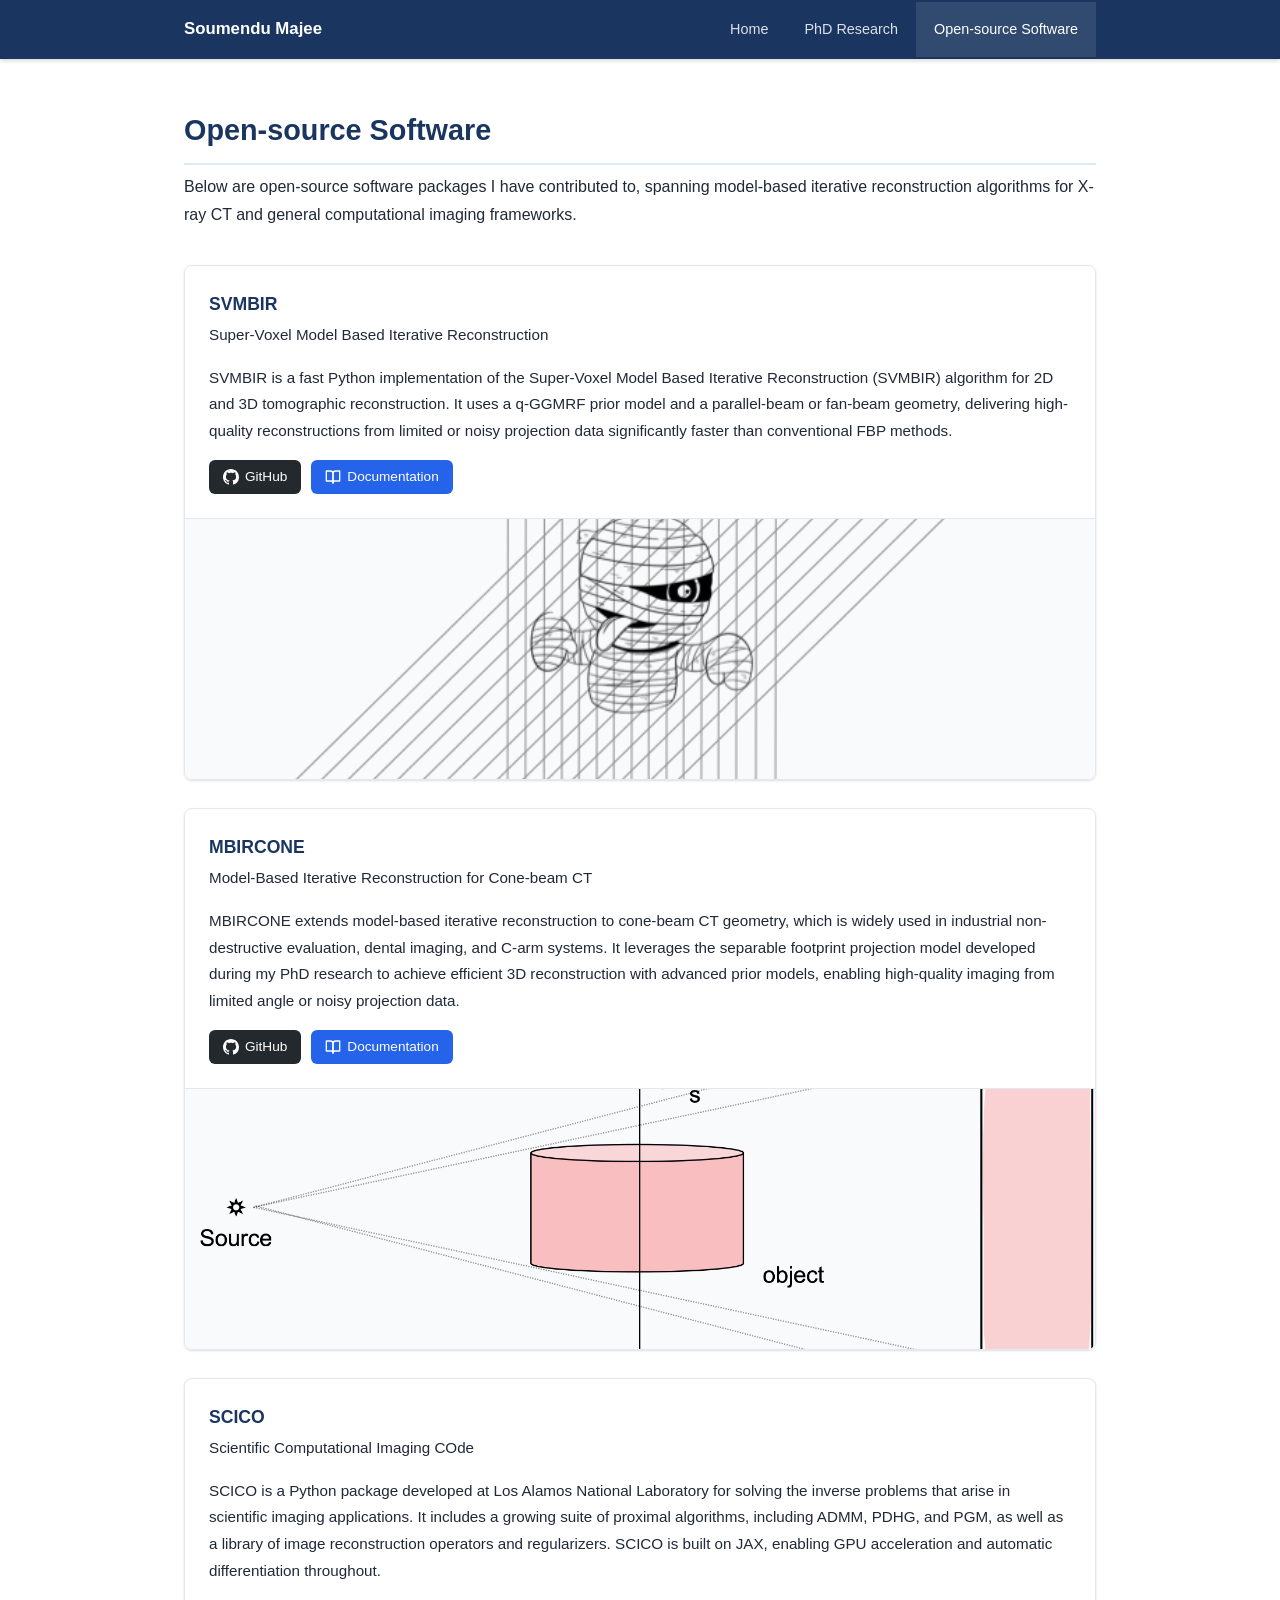
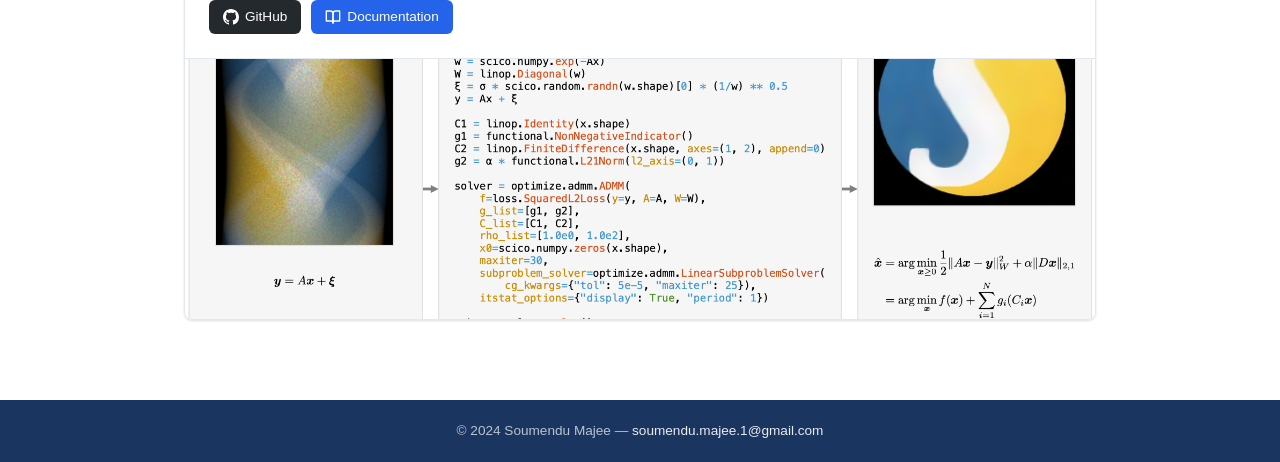
==== open-source.html @ 9142f62b "init commit" ====
<!DOCTYPE html>
<html lang="en">
<head>
  <meta charset="UTF-8">
  <meta name="viewport" content="width=device-width, initial-scale=1.0">
  <title>Open-source Software &mdash; Soumendu Majee</title>
  <link rel="stylesheet" href="styles.css">
</head>
<body>

<nav>
  <div class="nav-inner">
    <span class="nav-brand">Soumendu Majee</span>
    <ul class="nav-links">
      <li><a href="index.html">Home</a></li>
      <li><a href="phd-research.html">PhD Research</a></li>
      <li><a href="open-source.html" class="active">Open-source Software</a></li>
    </ul>
  </div>
</nav>

<div class="page-content">

  <h1 class="section-title" style="font-size:1.8rem; margin-bottom: 8px;">Open-source Software</h1>

  <p class="research-intro">
    Below are open-source software packages I have contributed to, spanning model-based iterative reconstruction algorithms for X-ray CT and general computational imaging frameworks.
  </p>

  <div class="software-cards">

    <!-- SVMBIR -->
    <div class="software-card">
      <div class="software-card-inner">
        <h3>SVMBIR</h3>
        <p class="software-card-subtitle">Super-Voxel Model Based Iterative Reconstruction</p>
        <p>
          SVMBIR is a fast Python implementation of the Super-Voxel Model Based Iterative Reconstruction (SVMBIR) algorithm for 2D and 3D tomographic reconstruction. It uses a q-GGMRF prior model and a parallel-beam or fan-beam geometry, delivering high-quality reconstructions from limited or noisy projection data significantly faster than conventional FBP methods.
        </p>
        <div class="sw-links">
          <a href="https://github.com/cabouman/svmbir" target="_blank" class="sw-link sw-link-github">
            <svg width="16" height="16" viewBox="0 0 24 24" fill="currentColor"><path d="M12 0C5.37 0 0 5.37 0 12c0 5.31 3.435 9.795 8.205 11.385.6.105.825-.255.825-.57 0-.285-.015-1.23-.015-2.235-3.015.555-3.795-.735-4.035-1.41-.135-.345-.72-1.41-1.23-1.695-.42-.225-1.02-.78-.015-.795.945-.015 1.62.87 1.845 1.23 1.08 1.815 2.805 1.305 3.495.99.105-.78.42-1.305.765-1.605-2.67-.3-5.46-1.335-5.46-5.925 0-1.305.465-2.385 1.23-3.225-.12-.3-.54-1.53.12-3.18 0 0 1.005-.315 3.3 1.23.96-.27 1.98-.405 3-.405s2.04.135 3 .405c2.295-1.56 3.3-1.23 3.3-1.23.66 1.65.24 2.88.12 3.18.765.84 1.23 1.905 1.23 3.225 0 4.605-2.805 5.625-5.475 5.925.435.375.81 1.095.81 2.22 0 1.605-.015 2.895-.015 3.3 0 .315.225.69.825.57A12.02 12.02 0 0 0 24 12c0-6.63-5.37-12-12-12z"/></svg>
            GitHub
          </a>
          <a href="https://svmbir.readthedocs.io/en/latest/overview.html" target="_blank" class="sw-link sw-link-docs">
            <svg width="16" height="16" viewBox="0 0 24 24" fill="none" stroke="currentColor" stroke-width="2" stroke-linecap="round" stroke-linejoin="round"><path d="M2 3h6a4 4 0 0 1 4 4v14a3 3 0 0 0-3-3H2z"/><path d="M22 3h-6a4 4 0 0 0-4 4v14a3 3 0 0 1 3-3h7z"/></svg>
            Documentation
          </a>
        </div>
      </div>
      <div class="software-card-image">
        <img
          src="svmbir-project.png"
          alt="SVMBIR reconstruction example"
        >
      </div>
    </div>

    <!-- MBIRCONE -->
    <div class="software-card">
      <div class="software-card-inner">
        <h3>MBIRCONE</h3>
        <p class="software-card-subtitle">Model-Based Iterative Reconstruction for Cone-beam CT</p>
        <p>
          MBIRCONE extends model-based iterative reconstruction to cone-beam CT geometry, which is widely used in industrial non-destructive evaluation, dental imaging, and C-arm systems. It leverages the separable footprint projection model developed during my PhD research to achieve efficient 3D reconstruction with advanced prior models, enabling high-quality imaging from limited angle or noisy projection data.
        </p>
        <div class="sw-links">
          <a href="https://github.com/cabouman/mbircone" target="_blank" class="sw-link sw-link-github">
            <svg width="16" height="16" viewBox="0 0 24 24" fill="currentColor"><path d="M12 0C5.37 0 0 5.37 0 12c0 5.31 3.435 9.795 8.205 11.385.6.105.825-.255.825-.57 0-.285-.015-1.23-.015-2.235-3.015.555-3.795-.735-4.035-1.41-.135-.345-.72-1.41-1.23-1.695-.42-.225-1.02-.78-.015-.795.945-.015 1.62.87 1.845 1.23 1.08 1.815 2.805 1.305 3.495.99.105-.78.42-1.305.765-1.605-2.67-.3-5.46-1.335-5.46-5.925 0-1.305.465-2.385 1.23-3.225-.12-.3-.54-1.53.12-3.18 0 0 1.005-.315 3.3 1.23.96-.27 1.98-.405 3-.405s2.04.135 3 .405c2.295-1.56 3.3-1.23 3.3-1.23.66 1.65.24 2.88.12 3.18.765.84 1.23 1.905 1.23 3.225 0 4.605-2.805 5.625-5.475 5.925.435.375.81 1.095.81 2.22 0 1.605-.015 2.895-.015 3.3 0 .315.225.69.825.57A12.02 12.02 0 0 0 24 12c0-6.63-5.37-12-12-12z"/></svg>
            GitHub
          </a>
          <a href="https://mbircone.readthedocs.io/en/latest/overview.html" target="_blank" class="sw-link sw-link-docs">
            <svg width="16" height="16" viewBox="0 0 24 24" fill="none" stroke="currentColor" stroke-width="2" stroke-linecap="round" stroke-linejoin="round"><path d="M2 3h6a4 4 0 0 1 4 4v14a3 3 0 0 0-3-3H2z"/><path d="M22 3h-6a4 4 0 0 0-4 4v14a3 3 0 0 1 3-3h7z"/></svg>
            Documentation
          </a>
        </div>
      </div>
      <div class="software-card-image">
        <img
          src="mbircone-project.png"
          alt="MBIRCONE reconstruction example"
        >
      </div>
    </div>

    <!-- SCICO -->
    <div class="software-card">
      <div class="software-card-inner">
        <h3>SCICO</h3>
        <p class="software-card-subtitle">Scientific Computational Imaging COde</p>
        <p>
          SCICO is a Python package developed at Los Alamos National Laboratory for solving the inverse problems that arise in scientific imaging applications. It includes a growing suite of proximal algorithms, including ADMM, PDHG, and PGM, as well as a library of image reconstruction operators and regularizers. SCICO is built on JAX, enabling GPU acceleration and automatic differentiation throughout.
        </p>
        <div class="sw-links">
          <a href="https://github.com/lanl/scico" target="_blank" class="sw-link sw-link-github">
            <svg width="16" height="16" viewBox="0 0 24 24" fill="currentColor"><path d="M12 0C5.37 0 0 5.37 0 12c0 5.31 3.435 9.795 8.205 11.385.6.105.825-.255.825-.57 0-.285-.015-1.23-.015-2.235-3.015.555-3.795-.735-4.035-1.41-.135-.345-.72-1.41-1.23-1.695-.42-.225-1.02-.78-.015-.795.945-.015 1.62.87 1.845 1.23 1.08 1.815 2.805 1.305 3.495.99.105-.78.42-1.305.765-1.605-2.67-.3-5.46-1.335-5.46-5.925 0-1.305.465-2.385 1.23-3.225-.12-.3-.54-1.53.12-3.18 0 0 1.005-.315 3.3 1.23.96-.27 1.98-.405 3-.405s2.04.135 3 .405c2.295-1.56 3.3-1.23 3.3-1.23.66 1.65.24 2.88.12 3.18.765.84 1.23 1.905 1.23 3.225 0 4.605-2.805 5.625-5.475 5.925.435.375.81 1.095.81 2.22 0 1.605-.015 2.895-.015 3.3 0 .315.225.69.825.57A12.02 12.02 0 0 0 24 12c0-6.63-5.37-12-12-12z"/></svg>
            GitHub
          </a>
          <a href="https://scico.readthedocs.io/en/stable/overview.html" target="_blank" class="sw-link sw-link-docs">
            <svg width="16" height="16" viewBox="0 0 24 24" fill="none" stroke="currentColor" stroke-width="2" stroke-linecap="round" stroke-linejoin="round"><path d="M2 3h6a4 4 0 0 1 4 4v14a3 3 0 0 0-3-3H2z"/><path d="M22 3h-6a4 4 0 0 0-4 4v14a3 3 0 0 1 3-3h7z"/></svg>
            Documentation
          </a>
        </div>
      </div>
      <div class="software-card-image">
        <img
          src="scico-project.png"
          alt="SCICO computational imaging example"
        >
      </div>
    </div>

  </div>
</div>

<footer>
  <p>&copy; 2024 Soumendu Majee &mdash; <a href="mailto:soumendu.majee.1@gmail.com">soumendu.majee.1@gmail.com</a></p>
</footer>

</body>
</html>
---- styles.css ----
* {
  box-sizing: border-box;
  margin: 0;
  padding: 0;
}

:root {
  --primary: #1a3660;
  --accent: #2563eb;
  --accent-light: #dbeafe;
  --text: #1f2937;
  --text-muted: #6b7280;
  --bg: #ffffff;
  --bg-alt: #f8fafc;
  --border: #e2e8f0;
  --shadow: 0 1px 3px rgba(0,0,0,0.08), 0 1px 2px rgba(0,0,0,0.06);
  --shadow-md: 0 4px 6px rgba(0,0,0,0.07), 0 2px 4px rgba(0,0,0,0.06);
  --radius: 8px;
}

body {
  font-family: -apple-system, BlinkMacSystemFont, 'Segoe UI', Roboto, 'Helvetica Neue', Arial, sans-serif;
  color: var(--text);
  background: var(--bg);
  line-height: 1.6;
  font-size: 16px;
}

a {
  color: var(--accent);
  text-decoration: none;
}

a:hover {
  text-decoration: underline;
}

/* ===== NAV ===== */
nav {
  background: var(--primary);
  position: sticky;
  top: 0;
  z-index: 100;
  box-shadow: 0 2px 4px rgba(0,0,0,0.15);
}

.nav-inner {
  max-width: 960px;
  margin: 0 auto;
  display: flex;
  align-items: center;
  padding: 0 24px;
}

.nav-brand {
  color: #fff;
  font-weight: 600;
  font-size: 1.05rem;
  padding: 16px 0;
  margin-right: auto;
  white-space: nowrap;
}

.nav-links {
  display: flex;
  list-style: none;
  gap: 0;
}

.nav-links a {
  color: rgba(255,255,255,0.85);
  display: block;
  padding: 16px 18px;
  font-size: 0.9rem;
  font-weight: 500;
  transition: background 0.15s, color 0.15s;
}

.nav-links a:hover,
.nav-links a.active {
  background: rgba(255,255,255,0.1);
  color: #fff;
  text-decoration: none;
}

/* ===== LAYOUT ===== */
.page-content {
  max-width: 960px;
  margin: 0 auto;
  padding: 48px 24px 80px;
}

/* ===== HOME PAGE ===== */
.hero {
  display: grid;
  grid-template-columns: 220px 1fr;
  gap: 40px;
  align-items: start;
  padding-bottom: 48px;
  border-bottom: 1px solid var(--border);
  margin-bottom: 48px;
}

.hero-photo img {
  width: 100%;
  border-radius: var(--radius);
  box-shadow: var(--shadow-md);
  display: block;
}

.hero-name {
  font-size: 2rem;
  font-weight: 700;
  color: var(--primary);
  line-height: 1.2;
  margin-bottom: 6px;
}

.hero-title {
  font-size: 1.05rem;
  color: var(--text-muted);
  margin-bottom: 20px;
}

.hero-bio {
  color: var(--text);
  margin-bottom: 20px;
  line-height: 1.75;
}

.hero-interests {
  font-size: 0.9rem;
  color: var(--text-muted);
  font-style: italic;
  margin-bottom: 24px;
}

/* ===== CONTACT LINKS ===== */
.contact-links {
  display: flex;
  flex-wrap: wrap;
  gap: 10px;
  margin-bottom: 28px;
}

.contact-link {
  display: inline-flex;
  align-items: center;
  gap: 7px;
  padding: 7px 14px;
  border: 1px solid var(--border);
  border-radius: 6px;
  font-size: 0.875rem;
  font-weight: 500;
  color: var(--text);
  background: var(--bg);
  transition: border-color 0.15s, background 0.15s;
}

.contact-link:hover {
  border-color: var(--accent);
  background: var(--accent-light);
  color: var(--accent);
  text-decoration: none;
}

.contact-link img {
  width: 18px;
  height: 18px;
  object-fit: contain;
}

/* ===== AFFILIATIONS ===== */
.affil-grid {
  display: flex;
  flex-wrap: wrap;
  gap: 10px;
  margin-top: 16px;
}

.affil-tag {
  background: var(--bg-alt);
  border: 1px solid var(--border);
  border-radius: 20px;
  padding: 5px 14px;
  font-size: 0.85rem;
  color: var(--text);
}

/* ===== SECTION HEADERS ===== */
.section-title {
  font-size: 1.35rem;
  font-weight: 700;
  color: var(--primary);
  margin-bottom: 20px;
  padding-bottom: 10px;
  border-bottom: 2px solid var(--accent-light);
}

section {
  margin-bottom: 48px;
}

/* ===== NEWS ===== */
.news-list {
  list-style: none;
  display: flex;
  flex-direction: column;
  gap: 14px;
}

.news-item {
  display: grid;
  grid-template-columns: 60px 1fr;
  gap: 16px;
  align-items: start;
}

.news-year {
  font-weight: 700;
  color: var(--accent);
  font-size: 0.95rem;
  padding-top: 2px;
}

.news-text {
  color: var(--text);
  line-height: 1.6;
}

.news-text a {
  font-size: 0.875rem;
}

/* ===== RESEARCH CARDS ===== */
.research-intro {
  margin-bottom: 36px;
  line-height: 1.75;
  color: var(--text);
}

.research-cards {
  display: flex;
  flex-direction: column;
  gap: 28px;
}

.research-card {
  border: 1px solid var(--border);
  border-radius: var(--radius);
  overflow: hidden;
  box-shadow: var(--shadow);
}

.research-card-header {
  background: var(--primary);
  padding: 16px 20px;
}

.research-card-header h3 {
  color: #fff;
  font-size: 1.05rem;
  font-weight: 600;
}

.research-card-collab {
  color: rgba(255,255,255,0.7);
  font-size: 0.82rem;
  margin-top: 4px;
}

.research-card-body {
  padding: 20px;
}

.research-card-body p {
  color: var(--text);
  line-height: 1.75;
  margin-bottom: 16px;
}

.paper-links {
  display: flex;
  flex-wrap: wrap;
  gap: 8px;
}

.paper-link {
  display: inline-flex;
  align-items: center;
  gap: 5px;
  padding: 5px 12px;
  border-radius: 5px;
  font-size: 0.82rem;
  font-weight: 500;
  border: 1px solid var(--accent);
  color: var(--accent);
  transition: background 0.15s, color 0.15s;
}

.paper-link:hover {
  background: var(--accent);
  color: #fff;
  text-decoration: none;
}

/* ===== SOFTWARE CARDS ===== */
.software-cards {
  display: flex;
  flex-direction: column;
  gap: 28px;
}

.software-card {
  border: 1px solid var(--border);
  border-radius: var(--radius);
  overflow: hidden;
  box-shadow: var(--shadow);
  display: grid;
  grid-template-columns: 1fr;
}

.software-card-inner {
  padding: 24px;
}

.software-card h3 {
  font-size: 1.1rem;
  font-weight: 700;
  color: var(--primary);
  margin-bottom: 4px;
}

.software-card-subtitle {
  font-size: 0.875rem;
  color: var(--text-muted);
  margin-bottom: 14px;
}

.software-card p {
  color: var(--text);
  line-height: 1.75;
  margin-bottom: 16px;
  font-size: 0.95rem;
}

.software-card-image {
  width: 100%;
  border-top: 1px solid var(--border);
  overflow: hidden;
  background: var(--bg-alt);
}

.software-card-image img {
  width: 100%;
  display: block;
  max-height: 260px;
  object-fit: cover;
}

.sw-links {
  display: flex;
  gap: 10px;
  flex-wrap: wrap;
}

.sw-link {
  display: inline-flex;
  align-items: center;
  gap: 6px;
  padding: 6px 14px;
  border-radius: 6px;
  font-size: 0.85rem;
  font-weight: 500;
  transition: opacity 0.15s;
}

.sw-link:hover {
  opacity: 0.85;
  text-decoration: none;
}

.sw-link-github {
  background: #24292e;
  color: #fff;
}

.sw-link-docs {
  background: var(--accent);
  color: #fff;
}

/* ===== FOOTER ===== */
footer {
  background: var(--primary);
  color: rgba(255,255,255,0.7);
  text-align: center;
  padding: 20px 24px;
  font-size: 0.85rem;
}

footer a {
  color: rgba(255,255,255,0.9);
}

/* ===== RESPONSIVE ===== */
@media (max-width: 680px) {
  .hero {
    grid-template-columns: 1fr;
  }

  .hero-photo {
    text-align: center;
  }

  .hero-photo img {
    width: 180px;
    margin: 0 auto;
  }

  .nav-brand {
    font-size: 0.9rem;
  }

  .nav-links a {
    padding: 16px 12px;
    font-size: 0.82rem;
  }

  .news-item {
    grid-template-columns: 50px 1fr;
    gap: 10px;
  }
}
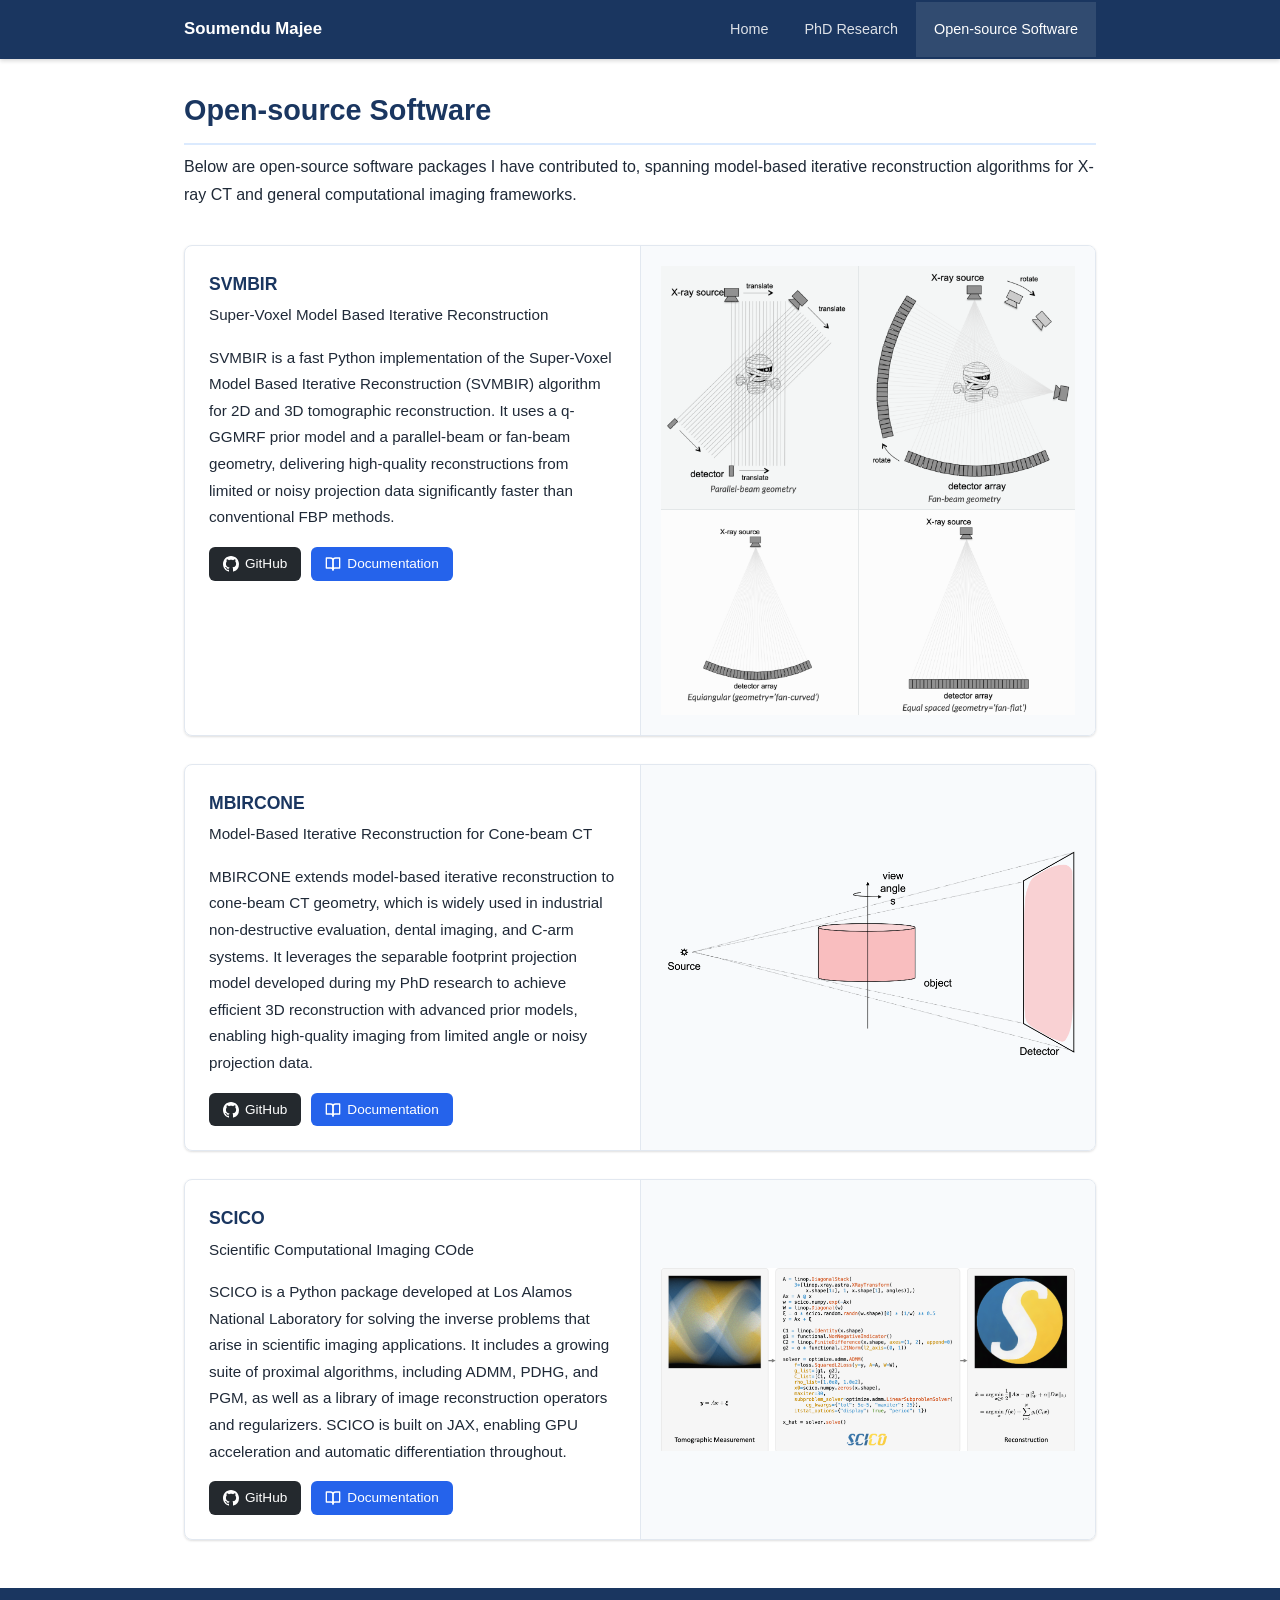
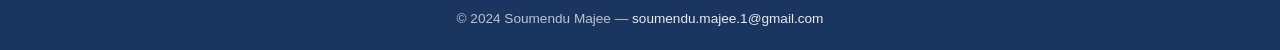
==== commit 8e514f2a: "fix open-source page" ====
--- a/open-source.html
+++ b/open-source.html
@@ -50,7 +50,7 @@
       </div>
       <div class="software-card-image">
         <img
-          src="svmbir-project.png"
+          src="figs/open_src/svmbir.png"
           alt="SVMBIR reconstruction example"
         >
       </div>
@@ -77,7 +77,7 @@
       </div>
       <div class="software-card-image">
         <img
-          src="mbircone-project.png"
+          src="figs/open_src/mbircone-project.png"
           alt="MBIRCONE reconstruction example"
         >
       </div>
@@ -104,7 +104,7 @@
       </div>
       <div class="software-card-image">
         <img
-          src="scico-project.png"
+          src="figs/open_src/scico.png"
           alt="SCICO computational imaging example"
         >
       </div>
--- a/styles.css
+++ b/styles.css
@@ -87,18 +87,18 @@
 .page-content {
   max-width: 960px;
   margin: 0 auto;
-  padding: 48px 24px 80px;
+  padding: 28px 24px 48px;
 }
 
 /* ===== HOME PAGE ===== */
 .hero {
   display: grid;
-  grid-template-columns: 220px 1fr;
-  gap: 40px;
+  grid-template-columns: 280px 1fr;
+  gap: 28px;
   align-items: start;
-  padding-bottom: 48px;
+  padding-bottom: 28px;
   border-bottom: 1px solid var(--border);
-  margin-bottom: 48px;
+  margin-bottom: 28px;
 }
 
 .hero-photo img {
@@ -119,12 +119,12 @@
 .hero-title {
   font-size: 1.05rem;
   color: var(--text-muted);
-  margin-bottom: 20px;
+  margin-bottom: 10px;
 }
 
 .hero-bio {
   color: var(--text);
-  margin-bottom: 20px;
+  margin-bottom: 12px;
   line-height: 1.75;
 }
 
@@ -132,7 +132,7 @@
   font-size: 0.9rem;
   color: var(--text-muted);
   font-style: italic;
-  margin-bottom: 24px;
+  margin-bottom: 14px;
 }
 
 /* ===== CONTACT LINKS ===== */
@@ -140,7 +140,7 @@
   display: flex;
   flex-wrap: wrap;
   gap: 10px;
-  margin-bottom: 28px;
+  margin-bottom: 16px;
 }
 
 .contact-link {
@@ -198,7 +198,7 @@
 }
 
 section {
-  margin-bottom: 48px;
+  margin-bottom: 28px;
 }
 
 /* ===== NEWS ===== */
@@ -317,7 +317,7 @@
   overflow: hidden;
   box-shadow: var(--shadow);
   display: grid;
-  grid-template-columns: 1fr;
+  grid-template-columns: 1fr 1fr;
 }
 
 .software-card-inner {
@@ -345,17 +345,19 @@
 }
 
 .software-card-image {
-  width: 100%;
-  border-top: 1px solid var(--border);
-  overflow: hidden;
+  border-left: 1px solid var(--border);
   background: var(--bg-alt);
+  display: flex;
+  align-items: center;
+  justify-content: center;
+  padding: 20px;
 }
 
 .software-card-image img {
   width: 100%;
+  height: 100%;
+  object-fit: contain;
   display: block;
-  max-height: 260px;
-  object-fit: cover;
 }
 
 .sw-links {
@@ -414,7 +416,7 @@
   }
 
   .hero-photo img {
-    width: 180px;
+    width: 240px;
     margin: 0 auto;
   }
 
@@ -431,4 +433,13 @@
     grid-template-columns: 50px 1fr;
     gap: 10px;
   }
-}
+
+  .software-card {
+    grid-template-columns: 1fr;
+  }
+
+  .software-card-image {
+    border-left: none;
+    border-top: 1px solid var(--border);
+  }
+}
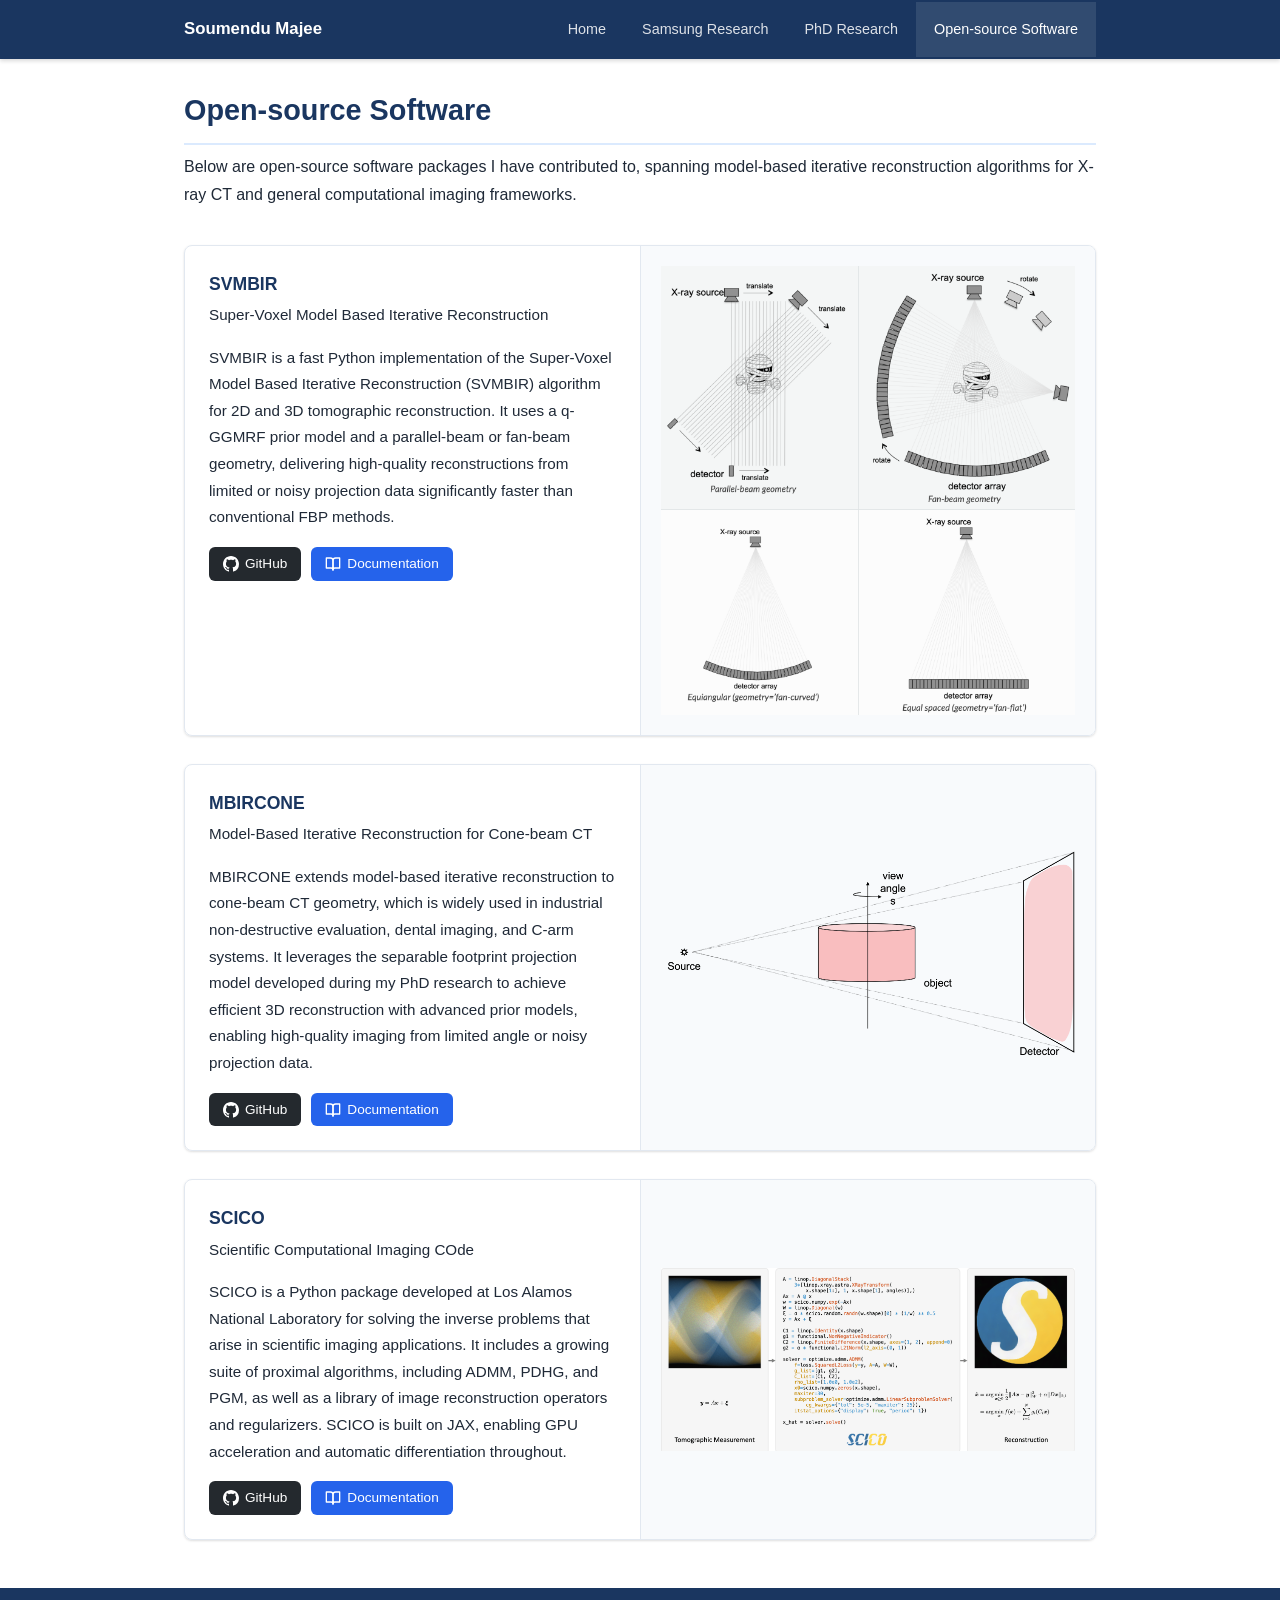
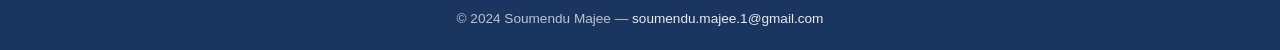
==== commit 19c57a67: "add samsung (public) work" ====
--- a/open-source.html
+++ b/open-source.html
@@ -13,6 +13,7 @@
     <span class="nav-brand">Soumendu Majee</span>
     <ul class="nav-links">
       <li><a href="index.html">Home</a></li>
+      <li><a href="samsung-research.html">Samsung Research</a></li>
       <li><a href="phd-research.html">PhD Research</a></li>
       <li><a href="open-source.html" class="active">Open-source Software</a></li>
     </ul>
--- a/styles.css
+++ b/styles.css
@@ -148,20 +148,53 @@
   align-items: center;
   gap: 7px;
   padding: 7px 14px;
-  border: 1px solid var(--border);
+  border: 1.5px solid;
   border-radius: 6px;
   font-size: 0.875rem;
   font-weight: 500;
-  color: var(--text);
-  background: var(--bg);
-  transition: border-color 0.15s, background 0.15s;
+  transition: filter 0.15s, transform 0.12s;
+  text-decoration: none;
 }
 
 .contact-link:hover {
-  border-color: var(--accent);
-  background: var(--accent-light);
-  color: var(--accent);
+  filter: brightness(0.88);
+  transform: translateY(-1px);
   text-decoration: none;
+}
+
+/* Email — Gmail red */
+.contact-link--email {
+  color: #c0392b;
+  border-color: #e74c3c;
+  background: #fff5f5;
+}
+
+/* LinkedIn blue */
+.contact-link--linkedin {
+  color: #0a66c2;
+  border-color: #0a66c2;
+  background: #f0f7ff;
+}
+
+/* Google Scholar blue */
+.contact-link--scholar {
+  color: #1a73e8;
+  border-color: #4285f4;
+  background: #f0f4ff;
+}
+
+/* GitHub charcoal */
+.contact-link--github {
+  color: #24292f;
+  border-color: #57606a;
+  background: #f6f8fa;
+}
+
+/* CV — teal green */
+.contact-link--cv {
+  color: #0f766e;
+  border-color: #14b8a6;
+  background: #f0fdfb;
 }
 
 .contact-link img {
@@ -174,7 +207,7 @@
 .affil-grid {
   display: flex;
   flex-wrap: wrap;
-  gap: 10px;
+  gap: 8px;
   margin-top: 16px;
 }
 
@@ -182,9 +215,30 @@
   background: var(--bg-alt);
   border: 1px solid var(--border);
   border-radius: 20px;
-  padding: 5px 14px;
-  font-size: 0.85rem;
-  color: var(--text);
+  padding: 4px 13px;
+  font-size: 0.83rem;
+  color: var(--text);
+}
+
+.affil-tag--current {
+  background: #f0f7ff;
+  border-color: #0a66c2;
+  color: #0a66c2;
+  font-weight: 600;
+  display: inline-flex;
+  align-items: center;
+  gap: 6px;
+}
+
+.affil-now {
+  font-size: 0.68rem;
+  font-weight: 700;
+  letter-spacing: 0.07em;
+  text-transform: uppercase;
+  color: #fff;
+  background: #0a66c2;
+  border-radius: 3px;
+  padding: 1px 5px;
 }
 
 /* ===== SECTION HEADERS ===== */
@@ -239,6 +293,27 @@
   color: var(--text);
 }
 
+.disclaimer {
+  display: flex;
+  gap: 12px;
+  align-items: flex-start;
+  background: var(--accent-light);
+  border: 1px solid #bfdbfe;
+  border-left: 4px solid var(--accent);
+  border-radius: var(--radius);
+  padding: 14px 18px;
+  margin-bottom: 28px;
+  font-size: 0.88rem;
+  line-height: 1.6;
+  color: var(--text);
+}
+
+.disclaimer svg {
+  flex-shrink: 0;
+  margin-top: 2px;
+  color: var(--accent);
+}
+
 .research-cards {
   display: flex;
   flex-direction: column;
@@ -269,14 +344,106 @@
   margin-top: 4px;
 }
 
+.research-card-content {
+  display: grid;
+  grid-template-columns: 2fr 3fr;
+}
+
+.research-card-content--full {
+  grid-template-columns: 1fr;
+}
+
 .research-card-body {
   padding: 20px;
 }
 
 .research-card-body p {
   color: var(--text);
-  line-height: 1.75;
+  font-size: 0.88rem;
+  line-height: 1.65;
   margin-bottom: 16px;
+}
+
+.research-card-image {
+  border-left: 1px solid var(--border);
+  background: var(--bg-alt);
+  display: flex;
+  align-items: center;
+  justify-content: center;
+  padding: 16px;
+}
+
+.research-card-image img {
+  width: 100%;
+  height: 100%;
+  object-fit: contain;
+  display: block;
+}
+
+.research-card-image--pair {
+  flex-direction: column;
+  gap: 10px;
+}
+
+.research-card-image--pair img {
+  height: auto;
+}
+
+.research-card-results {
+  border-top: 1px solid var(--border);
+  padding: 16px 20px 20px;
+  background: var(--bg-alt);
+}
+
+.research-card-results-label {
+  font-size: 0.78rem;
+  font-weight: 600;
+  text-transform: uppercase;
+  letter-spacing: 0.05em;
+  color: var(--text-muted);
+  margin-bottom: 14px;
+}
+
+.research-card-results-images {
+  display: flex;
+  flex-wrap: wrap;
+  gap: 20px;
+  align-items: flex-start;
+}
+
+.research-card-results-figure {
+  display: flex;
+  flex-direction: column;
+  gap: 8px;
+  flex: 1 1 300px;
+}
+
+.research-card-results-figure img {
+  width: 100%;
+  max-height: 320px;
+  object-fit: contain;
+  border-radius: 4px;
+  border: 1px solid var(--border);
+  background: #fff;
+}
+
+.research-card-results-figure figcaption {
+  font-size: 0.82rem;
+  color: var(--text-muted);
+  line-height: 1.5;
+  min-height: 2.5em;
+}
+
+.fig-labels-row {
+  display: flex;
+  min-height: unset;
+}
+
+.fig-labels-row span {
+  flex: 1;
+  text-align: center;
+  font-size: 0.82rem;
+  color: var(--text-muted);
 }
 
 .paper-links {
@@ -442,4 +609,13 @@
     border-left: none;
     border-top: 1px solid var(--border);
   }
-}
+
+  .research-card-content {
+    grid-template-columns: 1fr;
+  }
+
+  .research-card-image {
+    border-left: none;
+    border-top: 1px solid var(--border);
+  }
+}
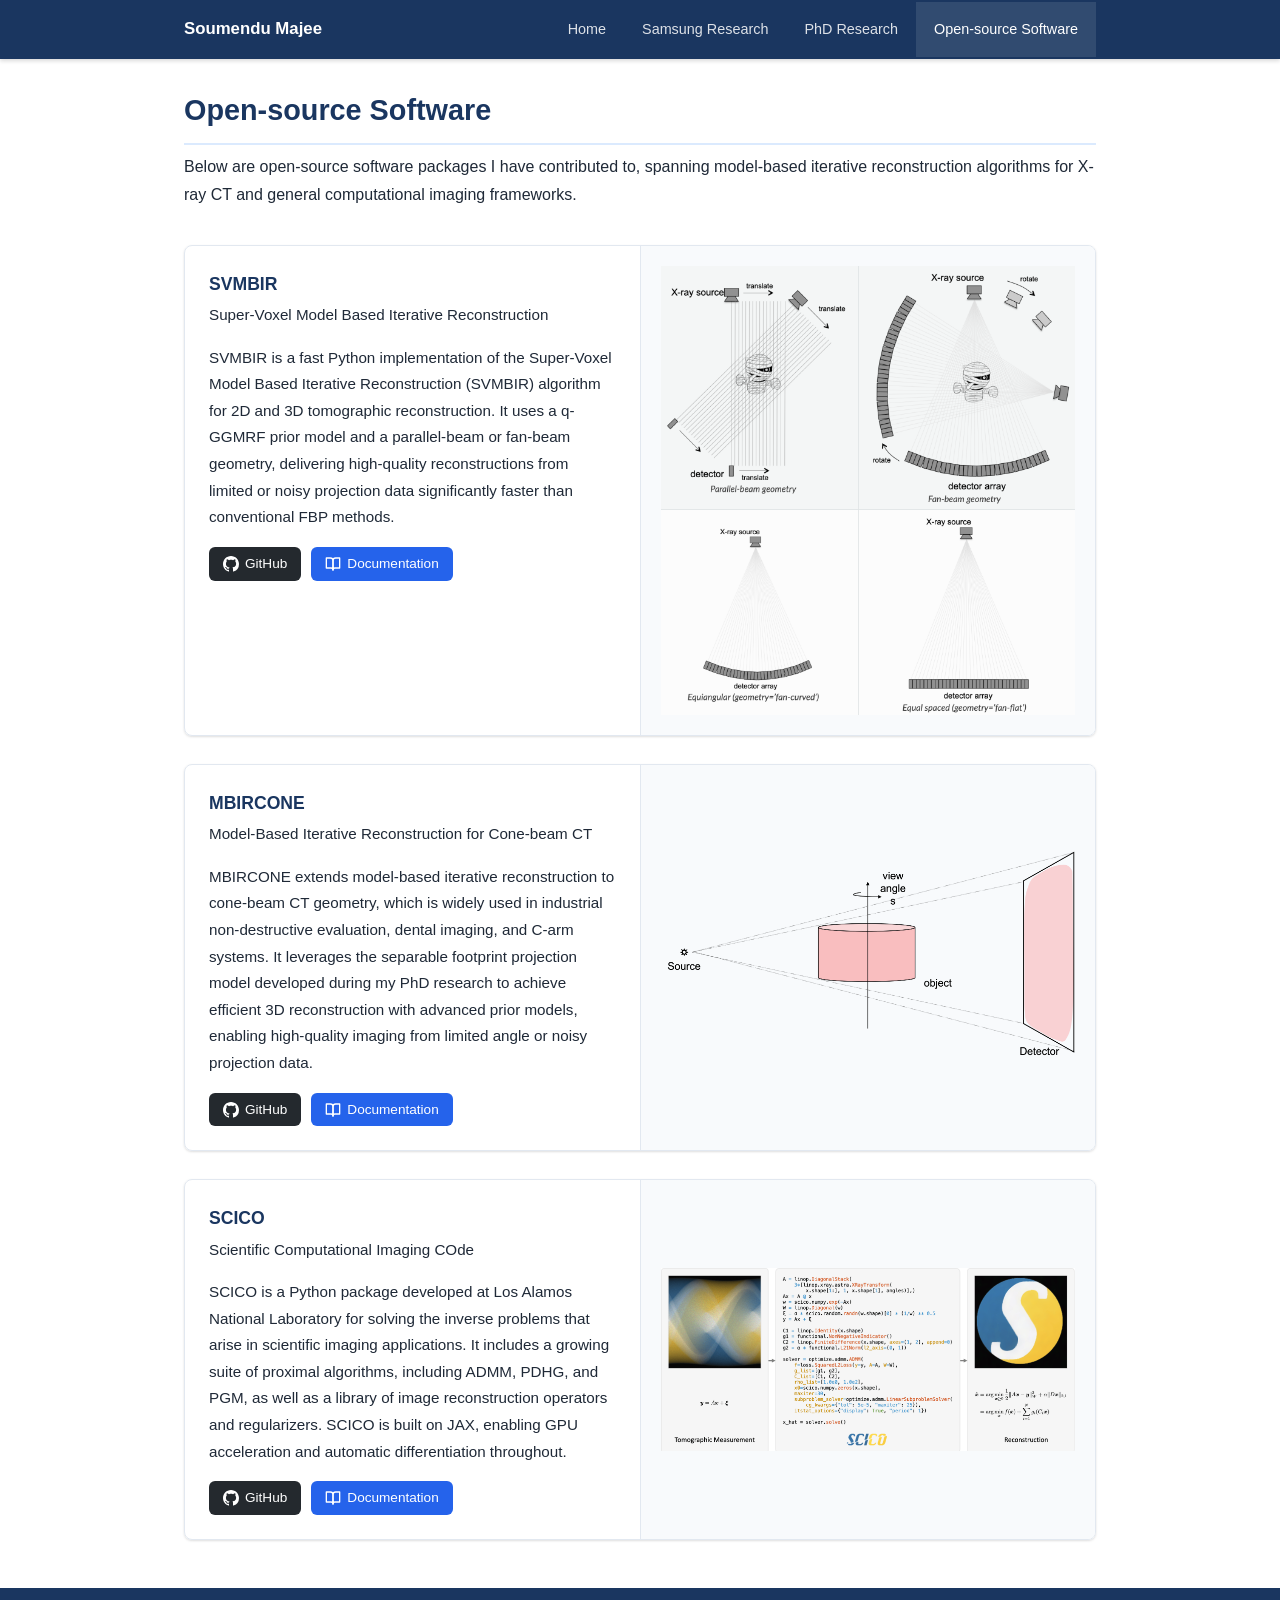
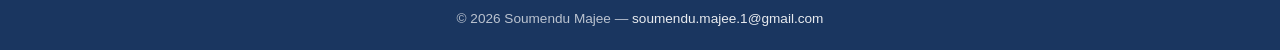
==== commit 5f985c92: "change year" ====
--- a/open-source.html
+++ b/open-source.html
@@ -115,7 +115,7 @@
 </div>
 
 <footer>
-  <p>&copy; 2024 Soumendu Majee &mdash; <a href="mailto:soumendu.majee.1@gmail.com">soumendu.majee.1@gmail.com</a></p>
+  <p>&copy; 2026 Soumendu Majee &mdash; <a href="mailto:soumendu.majee.1@gmail.com">soumendu.majee.1@gmail.com</a></p>
 </footer>
 
 </body>
--- a/styles.css
+++ b/styles.css
@@ -353,6 +353,20 @@
   grid-template-columns: 1fr;
 }
 
+.research-card-figure {
+  background: var(--bg-alt);
+  border-bottom: 1px solid var(--border);
+  padding: 18px 20px;
+  text-align: center;
+}
+
+.research-card-figure img {
+  max-width: 100%;
+  max-height: 260px;
+  object-fit: contain;
+  display: inline-block;
+}
+
 .research-card-body {
   padding: 20px;
 }
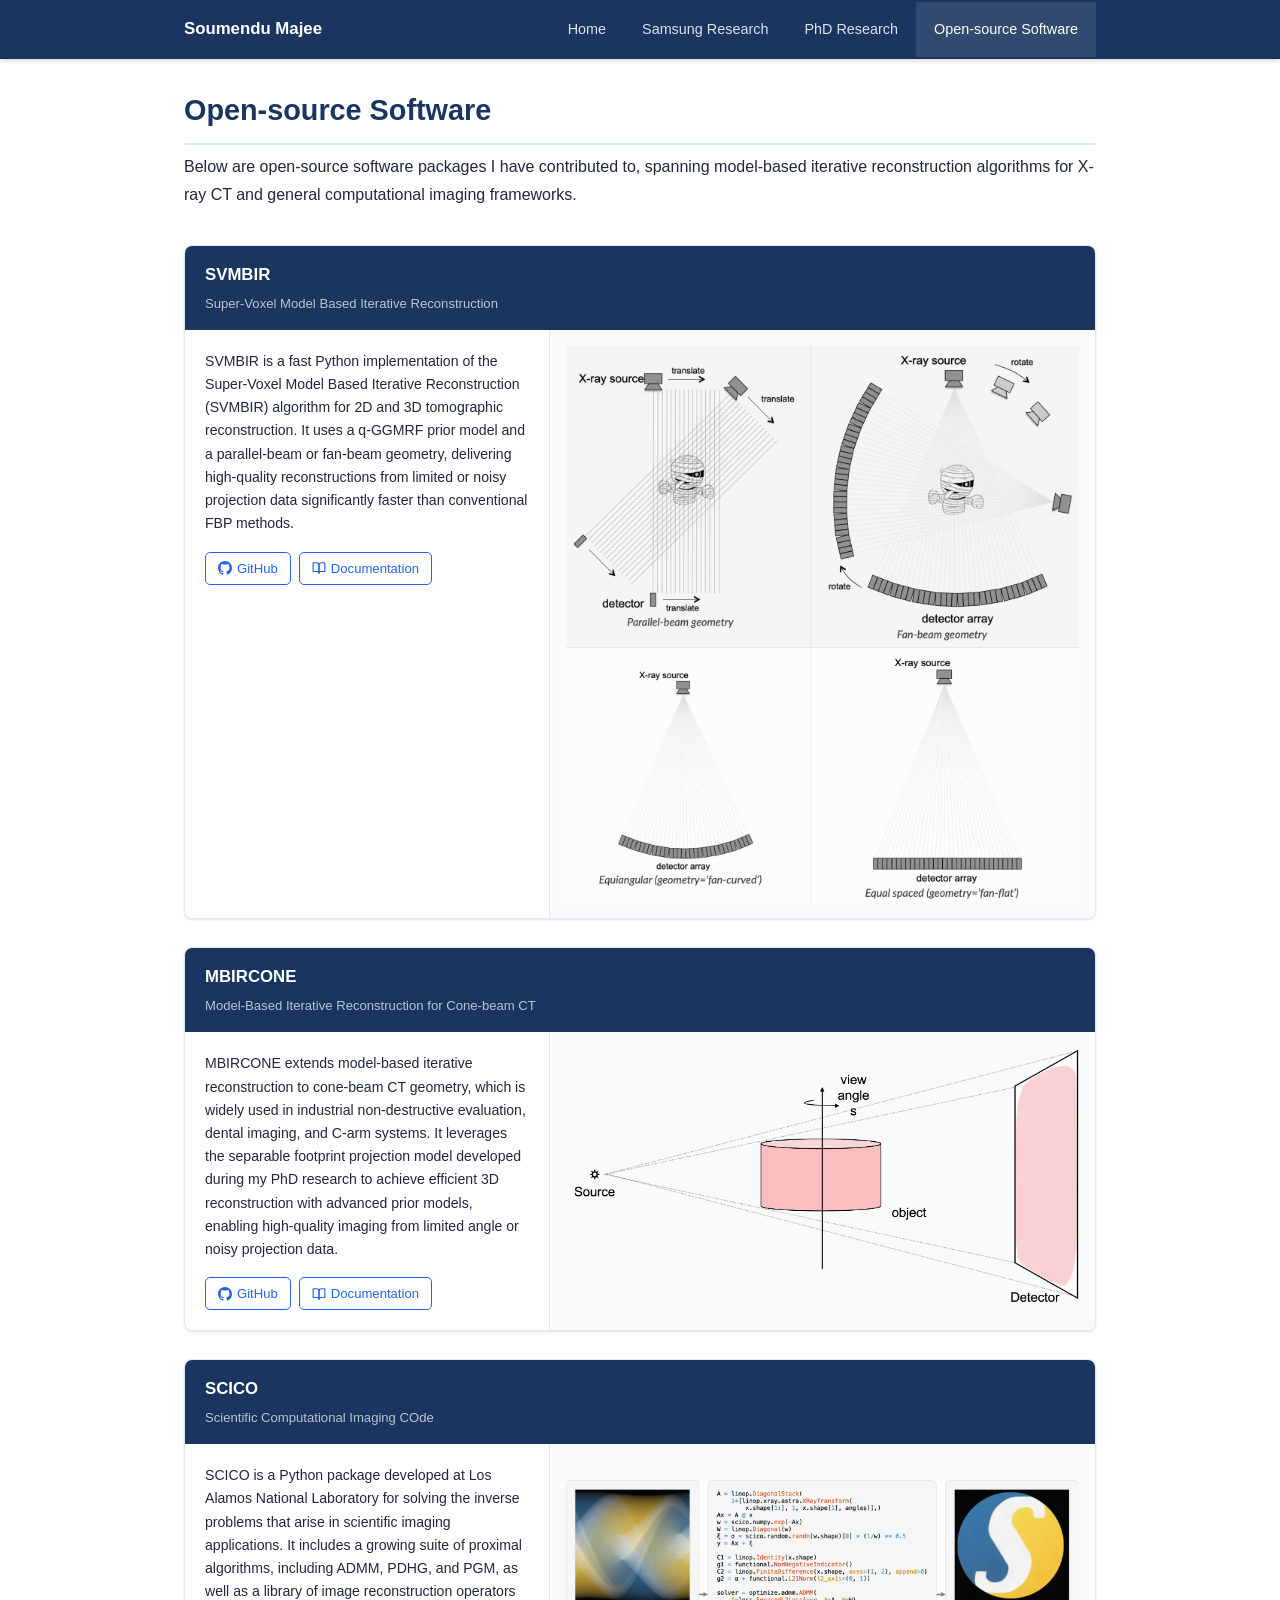
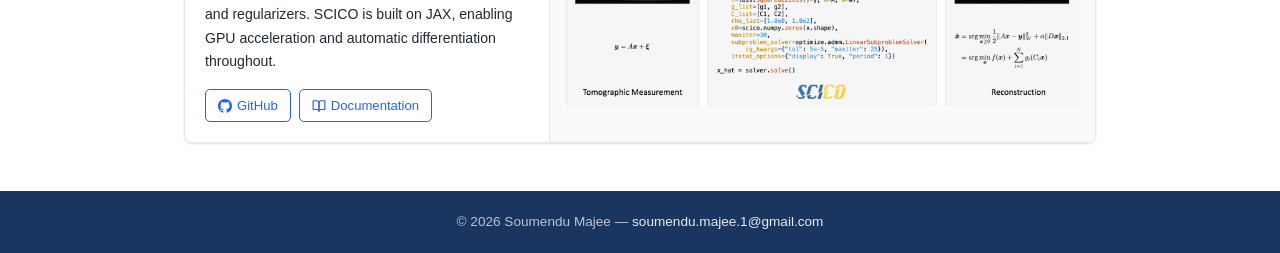
==== commit b4a0516e: "unify formatting" ====
--- a/open-source.html
+++ b/open-source.html
@@ -28,86 +28,89 @@
     Below are open-source software packages I have contributed to, spanning model-based iterative reconstruction algorithms for X-ray CT and general computational imaging frameworks.
   </p>
 
-  <div class="software-cards">
+  <div class="research-cards">
 
     <!-- SVMBIR -->
-    <div class="software-card">
-      <div class="software-card-inner">
+    <div class="research-card">
+      <div class="research-card-header">
         <h3>SVMBIR</h3>
-        <p class="software-card-subtitle">Super-Voxel Model Based Iterative Reconstruction</p>
-        <p>
-          SVMBIR is a fast Python implementation of the Super-Voxel Model Based Iterative Reconstruction (SVMBIR) algorithm for 2D and 3D tomographic reconstruction. It uses a q-GGMRF prior model and a parallel-beam or fan-beam geometry, delivering high-quality reconstructions from limited or noisy projection data significantly faster than conventional FBP methods.
-        </p>
-        <div class="sw-links">
-          <a href="https://github.com/cabouman/svmbir" target="_blank" class="sw-link sw-link-github">
-            <svg width="16" height="16" viewBox="0 0 24 24" fill="currentColor"><path d="M12 0C5.37 0 0 5.37 0 12c0 5.31 3.435 9.795 8.205 11.385.6.105.825-.255.825-.57 0-.285-.015-1.23-.015-2.235-3.015.555-3.795-.735-4.035-1.41-.135-.345-.72-1.41-1.23-1.695-.42-.225-1.02-.78-.015-.795.945-.015 1.62.87 1.845 1.23 1.08 1.815 2.805 1.305 3.495.99.105-.78.42-1.305.765-1.605-2.67-.3-5.46-1.335-5.46-5.925 0-1.305.465-2.385 1.23-3.225-.12-.3-.54-1.53.12-3.18 0 0 1.005-.315 3.3 1.23.96-.27 1.98-.405 3-.405s2.04.135 3 .405c2.295-1.56 3.3-1.23 3.3-1.23.66 1.65.24 2.88.12 3.18.765.84 1.23 1.905 1.23 3.225 0 4.605-2.805 5.625-5.475 5.925.435.375.81 1.095.81 2.22 0 1.605-.015 2.895-.015 3.3 0 .315.225.69.825.57A12.02 12.02 0 0 0 24 12c0-6.63-5.37-12-12-12z"/></svg>
-            GitHub
-          </a>
-          <a href="https://svmbir.readthedocs.io/en/latest/overview.html" target="_blank" class="sw-link sw-link-docs">
-            <svg width="16" height="16" viewBox="0 0 24 24" fill="none" stroke="currentColor" stroke-width="2" stroke-linecap="round" stroke-linejoin="round"><path d="M2 3h6a4 4 0 0 1 4 4v14a3 3 0 0 0-3-3H2z"/><path d="M22 3h-6a4 4 0 0 0-4 4v14a3 3 0 0 1 3-3h7z"/></svg>
-            Documentation
-          </a>
+        <p class="research-card-collab">Super-Voxel Model Based Iterative Reconstruction</p>
+      </div>
+      <div class="research-card-content">
+        <div class="research-card-body">
+          <p>
+            SVMBIR is a fast Python implementation of the Super-Voxel Model Based Iterative Reconstruction (SVMBIR) algorithm for 2D and 3D tomographic reconstruction. It uses a q-GGMRF prior model and a parallel-beam or fan-beam geometry, delivering high-quality reconstructions from limited or noisy projection data significantly faster than conventional FBP methods.
+          </p>
+          <div class="paper-links">
+            <a href="https://github.com/cabouman/svmbir" target="_blank" class="paper-link">
+              <svg width="14" height="14" viewBox="0 0 24 24" fill="currentColor"><path d="M12 0C5.37 0 0 5.37 0 12c0 5.31 3.435 9.795 8.205 11.385.6.105.825-.255.825-.57 0-.285-.015-1.23-.015-2.235-3.015.555-3.795-.735-4.035-1.41-.135-.345-.72-1.41-1.23-1.695-.42-.225-1.02-.78-.015-.795.945-.015 1.62.87 1.845 1.23 1.08 1.815 2.805 1.305 3.495.99.105-.78.42-1.305.765-1.605-2.67-.3-5.46-1.335-5.46-5.925 0-1.305.465-2.385 1.23-3.225-.12-.3-.54-1.53.12-3.18 0 0 1.005-.315 3.3 1.23.96-.27 1.98-.405 3-.405s2.04.135 3 .405c2.295-1.56 3.3-1.23 3.3-1.23.66 1.65.24 2.88.12 3.18.765.84 1.23 1.905 1.23 3.225 0 4.605-2.805 5.625-5.475 5.925.435.375.81 1.095.81 2.22 0 1.605-.015 2.895-.015 3.3 0 .315.225.69.825.57A12.02 12.02 0 0 0 24 12c0-6.63-5.37-12-12-12z"/></svg>
+              GitHub
+            </a>
+            <a href="https://svmbir.readthedocs.io/en/latest/overview.html" target="_blank" class="paper-link">
+              <svg width="14" height="14" viewBox="0 0 24 24" fill="none" stroke="currentColor" stroke-width="2" stroke-linecap="round" stroke-linejoin="round"><path d="M2 3h6a4 4 0 0 1 4 4v14a3 3 0 0 0-3-3H2z"/><path d="M22 3h-6a4 4 0 0 0-4 4v14a3 3 0 0 1 3-3h7z"/></svg>
+              Documentation
+            </a>
+          </div>
         </div>
-      </div>
-      <div class="software-card-image">
-        <img
-          src="figs/open_src/svmbir.png"
-          alt="SVMBIR reconstruction example"
-        >
+        <div class="research-card-image">
+          <img src="figs/open_src/svmbir.png" alt="SVMBIR reconstruction example">
+        </div>
       </div>
     </div>
 
     <!-- MBIRCONE -->
-    <div class="software-card">
-      <div class="software-card-inner">
+    <div class="research-card">
+      <div class="research-card-header">
         <h3>MBIRCONE</h3>
-        <p class="software-card-subtitle">Model-Based Iterative Reconstruction for Cone-beam CT</p>
-        <p>
-          MBIRCONE extends model-based iterative reconstruction to cone-beam CT geometry, which is widely used in industrial non-destructive evaluation, dental imaging, and C-arm systems. It leverages the separable footprint projection model developed during my PhD research to achieve efficient 3D reconstruction with advanced prior models, enabling high-quality imaging from limited angle or noisy projection data.
-        </p>
-        <div class="sw-links">
-          <a href="https://github.com/cabouman/mbircone" target="_blank" class="sw-link sw-link-github">
-            <svg width="16" height="16" viewBox="0 0 24 24" fill="currentColor"><path d="M12 0C5.37 0 0 5.37 0 12c0 5.31 3.435 9.795 8.205 11.385.6.105.825-.255.825-.57 0-.285-.015-1.23-.015-2.235-3.015.555-3.795-.735-4.035-1.41-.135-.345-.72-1.41-1.23-1.695-.42-.225-1.02-.78-.015-.795.945-.015 1.62.87 1.845 1.23 1.08 1.815 2.805 1.305 3.495.99.105-.78.42-1.305.765-1.605-2.67-.3-5.46-1.335-5.46-5.925 0-1.305.465-2.385 1.23-3.225-.12-.3-.54-1.53.12-3.18 0 0 1.005-.315 3.3 1.23.96-.27 1.98-.405 3-.405s2.04.135 3 .405c2.295-1.56 3.3-1.23 3.3-1.23.66 1.65.24 2.88.12 3.18.765.84 1.23 1.905 1.23 3.225 0 4.605-2.805 5.625-5.475 5.925.435.375.81 1.095.81 2.22 0 1.605-.015 2.895-.015 3.3 0 .315.225.69.825.57A12.02 12.02 0 0 0 24 12c0-6.63-5.37-12-12-12z"/></svg>
-            GitHub
-          </a>
-          <a href="https://mbircone.readthedocs.io/en/latest/overview.html" target="_blank" class="sw-link sw-link-docs">
-            <svg width="16" height="16" viewBox="0 0 24 24" fill="none" stroke="currentColor" stroke-width="2" stroke-linecap="round" stroke-linejoin="round"><path d="M2 3h6a4 4 0 0 1 4 4v14a3 3 0 0 0-3-3H2z"/><path d="M22 3h-6a4 4 0 0 0-4 4v14a3 3 0 0 1 3-3h7z"/></svg>
-            Documentation
-          </a>
+        <p class="research-card-collab">Model-Based Iterative Reconstruction for Cone-beam CT</p>
+      </div>
+      <div class="research-card-content">
+        <div class="research-card-body">
+          <p>
+            MBIRCONE extends model-based iterative reconstruction to cone-beam CT geometry, which is widely used in industrial non-destructive evaluation, dental imaging, and C-arm systems. It leverages the separable footprint projection model developed during my PhD research to achieve efficient 3D reconstruction with advanced prior models, enabling high-quality imaging from limited angle or noisy projection data.
+          </p>
+          <div class="paper-links">
+            <a href="https://github.com/cabouman/mbircone" target="_blank" class="paper-link">
+              <svg width="14" height="14" viewBox="0 0 24 24" fill="currentColor"><path d="M12 0C5.37 0 0 5.37 0 12c0 5.31 3.435 9.795 8.205 11.385.6.105.825-.255.825-.57 0-.285-.015-1.23-.015-2.235-3.015.555-3.795-.735-4.035-1.41-.135-.345-.72-1.41-1.23-1.695-.42-.225-1.02-.78-.015-.795.945-.015 1.62.87 1.845 1.23 1.08 1.815 2.805 1.305 3.495.99.105-.78.42-1.305.765-1.605-2.67-.3-5.46-1.335-5.46-5.925 0-1.305.465-2.385 1.23-3.225-.12-.3-.54-1.53.12-3.18 0 0 1.005-.315 3.3 1.23.96-.27 1.98-.405 3-.405s2.04.135 3 .405c2.295-1.56 3.3-1.23 3.3-1.23.66 1.65.24 2.88.12 3.18.765.84 1.23 1.905 1.23 3.225 0 4.605-2.805 5.625-5.475 5.925.435.375.81 1.095.81 2.22 0 1.605-.015 2.895-.015 3.3 0 .315.225.69.825.57A12.02 12.02 0 0 0 24 12c0-6.63-5.37-12-12-12z"/></svg>
+              GitHub
+            </a>
+            <a href="https://mbircone.readthedocs.io/en/latest/overview.html" target="_blank" class="paper-link">
+              <svg width="14" height="14" viewBox="0 0 24 24" fill="none" stroke="currentColor" stroke-width="2" stroke-linecap="round" stroke-linejoin="round"><path d="M2 3h6a4 4 0 0 1 4 4v14a3 3 0 0 0-3-3H2z"/><path d="M22 3h-6a4 4 0 0 0-4 4v14a3 3 0 0 1 3-3h7z"/></svg>
+              Documentation
+            </a>
+          </div>
         </div>
-      </div>
-      <div class="software-card-image">
-        <img
-          src="figs/open_src/mbircone-project.png"
-          alt="MBIRCONE reconstruction example"
-        >
+        <div class="research-card-image">
+          <img src="figs/open_src/mbircone-project.png" alt="MBIRCONE reconstruction example">
+        </div>
       </div>
     </div>
 
     <!-- SCICO -->
-    <div class="software-card">
-      <div class="software-card-inner">
+    <div class="research-card">
+      <div class="research-card-header">
         <h3>SCICO</h3>
-        <p class="software-card-subtitle">Scientific Computational Imaging COde</p>
-        <p>
-          SCICO is a Python package developed at Los Alamos National Laboratory for solving the inverse problems that arise in scientific imaging applications. It includes a growing suite of proximal algorithms, including ADMM, PDHG, and PGM, as well as a library of image reconstruction operators and regularizers. SCICO is built on JAX, enabling GPU acceleration and automatic differentiation throughout.
-        </p>
-        <div class="sw-links">
-          <a href="https://github.com/lanl/scico" target="_blank" class="sw-link sw-link-github">
-            <svg width="16" height="16" viewBox="0 0 24 24" fill="currentColor"><path d="M12 0C5.37 0 0 5.37 0 12c0 5.31 3.435 9.795 8.205 11.385.6.105.825-.255.825-.57 0-.285-.015-1.23-.015-2.235-3.015.555-3.795-.735-4.035-1.41-.135-.345-.72-1.41-1.23-1.695-.42-.225-1.02-.78-.015-.795.945-.015 1.62.87 1.845 1.23 1.08 1.815 2.805 1.305 3.495.99.105-.78.42-1.305.765-1.605-2.67-.3-5.46-1.335-5.46-5.925 0-1.305.465-2.385 1.23-3.225-.12-.3-.54-1.53.12-3.18 0 0 1.005-.315 3.3 1.23.96-.27 1.98-.405 3-.405s2.04.135 3 .405c2.295-1.56 3.3-1.23 3.3-1.23.66 1.65.24 2.88.12 3.18.765.84 1.23 1.905 1.23 3.225 0 4.605-2.805 5.625-5.475 5.925.435.375.81 1.095.81 2.22 0 1.605-.015 2.895-.015 3.3 0 .315.225.69.825.57A12.02 12.02 0 0 0 24 12c0-6.63-5.37-12-12-12z"/></svg>
-            GitHub
-          </a>
-          <a href="https://scico.readthedocs.io/en/stable/overview.html" target="_blank" class="sw-link sw-link-docs">
-            <svg width="16" height="16" viewBox="0 0 24 24" fill="none" stroke="currentColor" stroke-width="2" stroke-linecap="round" stroke-linejoin="round"><path d="M2 3h6a4 4 0 0 1 4 4v14a3 3 0 0 0-3-3H2z"/><path d="M22 3h-6a4 4 0 0 0-4 4v14a3 3 0 0 1 3-3h7z"/></svg>
-            Documentation
-          </a>
+        <p class="research-card-collab">Scientific Computational Imaging COde</p>
+      </div>
+      <div class="research-card-content">
+        <div class="research-card-body">
+          <p>
+            SCICO is a Python package developed at Los Alamos National Laboratory for solving the inverse problems that arise in scientific imaging applications. It includes a growing suite of proximal algorithms, including ADMM, PDHG, and PGM, as well as a library of image reconstruction operators and regularizers. SCICO is built on JAX, enabling GPU acceleration and automatic differentiation throughout.
+          </p>
+          <div class="paper-links">
+            <a href="https://github.com/lanl/scico" target="_blank" class="paper-link">
+              <svg width="14" height="14" viewBox="0 0 24 24" fill="currentColor"><path d="M12 0C5.37 0 0 5.37 0 12c0 5.31 3.435 9.795 8.205 11.385.6.105.825-.255.825-.57 0-.285-.015-1.23-.015-2.235-3.015.555-3.795-.735-4.035-1.41-.135-.345-.72-1.41-1.23-1.695-.42-.225-1.02-.78-.015-.795.945-.015 1.62.87 1.845 1.23 1.08 1.815 2.805 1.305 3.495.99.105-.78.42-1.305.765-1.605-2.67-.3-5.46-1.335-5.46-5.925 0-1.305.465-2.385 1.23-3.225-.12-.3-.54-1.53.12-3.18 0 0 1.005-.315 3.3 1.23.96-.27 1.98-.405 3-.405s2.04.135 3 .405c2.295-1.56 3.3-1.23 3.3-1.23.66 1.65.24 2.88.12 3.18.765.84 1.23 1.905 1.23 3.225 0 4.605-2.805 5.625-5.475 5.925.435.375.81 1.095.81 2.22 0 1.605-.015 2.895-.015 3.3 0 .315.225.69.825.57A12.02 12.02 0 0 0 24 12c0-6.63-5.37-12-12-12z"/></svg>
+              GitHub
+            </a>
+            <a href="https://scico.readthedocs.io/en/stable/overview.html" target="_blank" class="paper-link">
+              <svg width="14" height="14" viewBox="0 0 24 24" fill="none" stroke="currentColor" stroke-width="2" stroke-linecap="round" stroke-linejoin="round"><path d="M2 3h6a4 4 0 0 1 4 4v14a3 3 0 0 0-3-3H2z"/><path d="M22 3h-6a4 4 0 0 0-4 4v14a3 3 0 0 1 3-3h7z"/></svg>
+              Documentation
+            </a>
+          </div>
         </div>
-      </div>
-      <div class="software-card-image">
-        <img
-          src="figs/open_src/scico.png"
-          alt="SCICO computational imaging example"
-        >
+        <div class="research-card-image">
+          <img src="figs/open_src/scico.png" alt="SCICO computational imaging example">
+        </div>
       </div>
     </div>
 
--- a/styles.css
+++ b/styles.css
@@ -485,94 +485,6 @@
   text-decoration: none;
 }
 
-/* ===== SOFTWARE CARDS ===== */
-.software-cards {
-  display: flex;
-  flex-direction: column;
-  gap: 28px;
-}
-
-.software-card {
-  border: 1px solid var(--border);
-  border-radius: var(--radius);
-  overflow: hidden;
-  box-shadow: var(--shadow);
-  display: grid;
-  grid-template-columns: 1fr 1fr;
-}
-
-.software-card-inner {
-  padding: 24px;
-}
-
-.software-card h3 {
-  font-size: 1.1rem;
-  font-weight: 700;
-  color: var(--primary);
-  margin-bottom: 4px;
-}
-
-.software-card-subtitle {
-  font-size: 0.875rem;
-  color: var(--text-muted);
-  margin-bottom: 14px;
-}
-
-.software-card p {
-  color: var(--text);
-  line-height: 1.75;
-  margin-bottom: 16px;
-  font-size: 0.95rem;
-}
-
-.software-card-image {
-  border-left: 1px solid var(--border);
-  background: var(--bg-alt);
-  display: flex;
-  align-items: center;
-  justify-content: center;
-  padding: 20px;
-}
-
-.software-card-image img {
-  width: 100%;
-  height: 100%;
-  object-fit: contain;
-  display: block;
-}
-
-.sw-links {
-  display: flex;
-  gap: 10px;
-  flex-wrap: wrap;
-}
-
-.sw-link {
-  display: inline-flex;
-  align-items: center;
-  gap: 6px;
-  padding: 6px 14px;
-  border-radius: 6px;
-  font-size: 0.85rem;
-  font-weight: 500;
-  transition: opacity 0.15s;
-}
-
-.sw-link:hover {
-  opacity: 0.85;
-  text-decoration: none;
-}
-
-.sw-link-github {
-  background: #24292e;
-  color: #fff;
-}
-
-.sw-link-docs {
-  background: var(--accent);
-  color: #fff;
-}
-
 /* ===== FOOTER ===== */
 footer {
   background: var(--primary);
@@ -615,15 +527,6 @@
     gap: 10px;
   }
 
-  .software-card {
-    grid-template-columns: 1fr;
-  }
-
-  .software-card-image {
-    border-left: none;
-    border-top: 1px solid var(--border);
-  }
-
   .research-card-content {
     grid-template-columns: 1fr;
   }
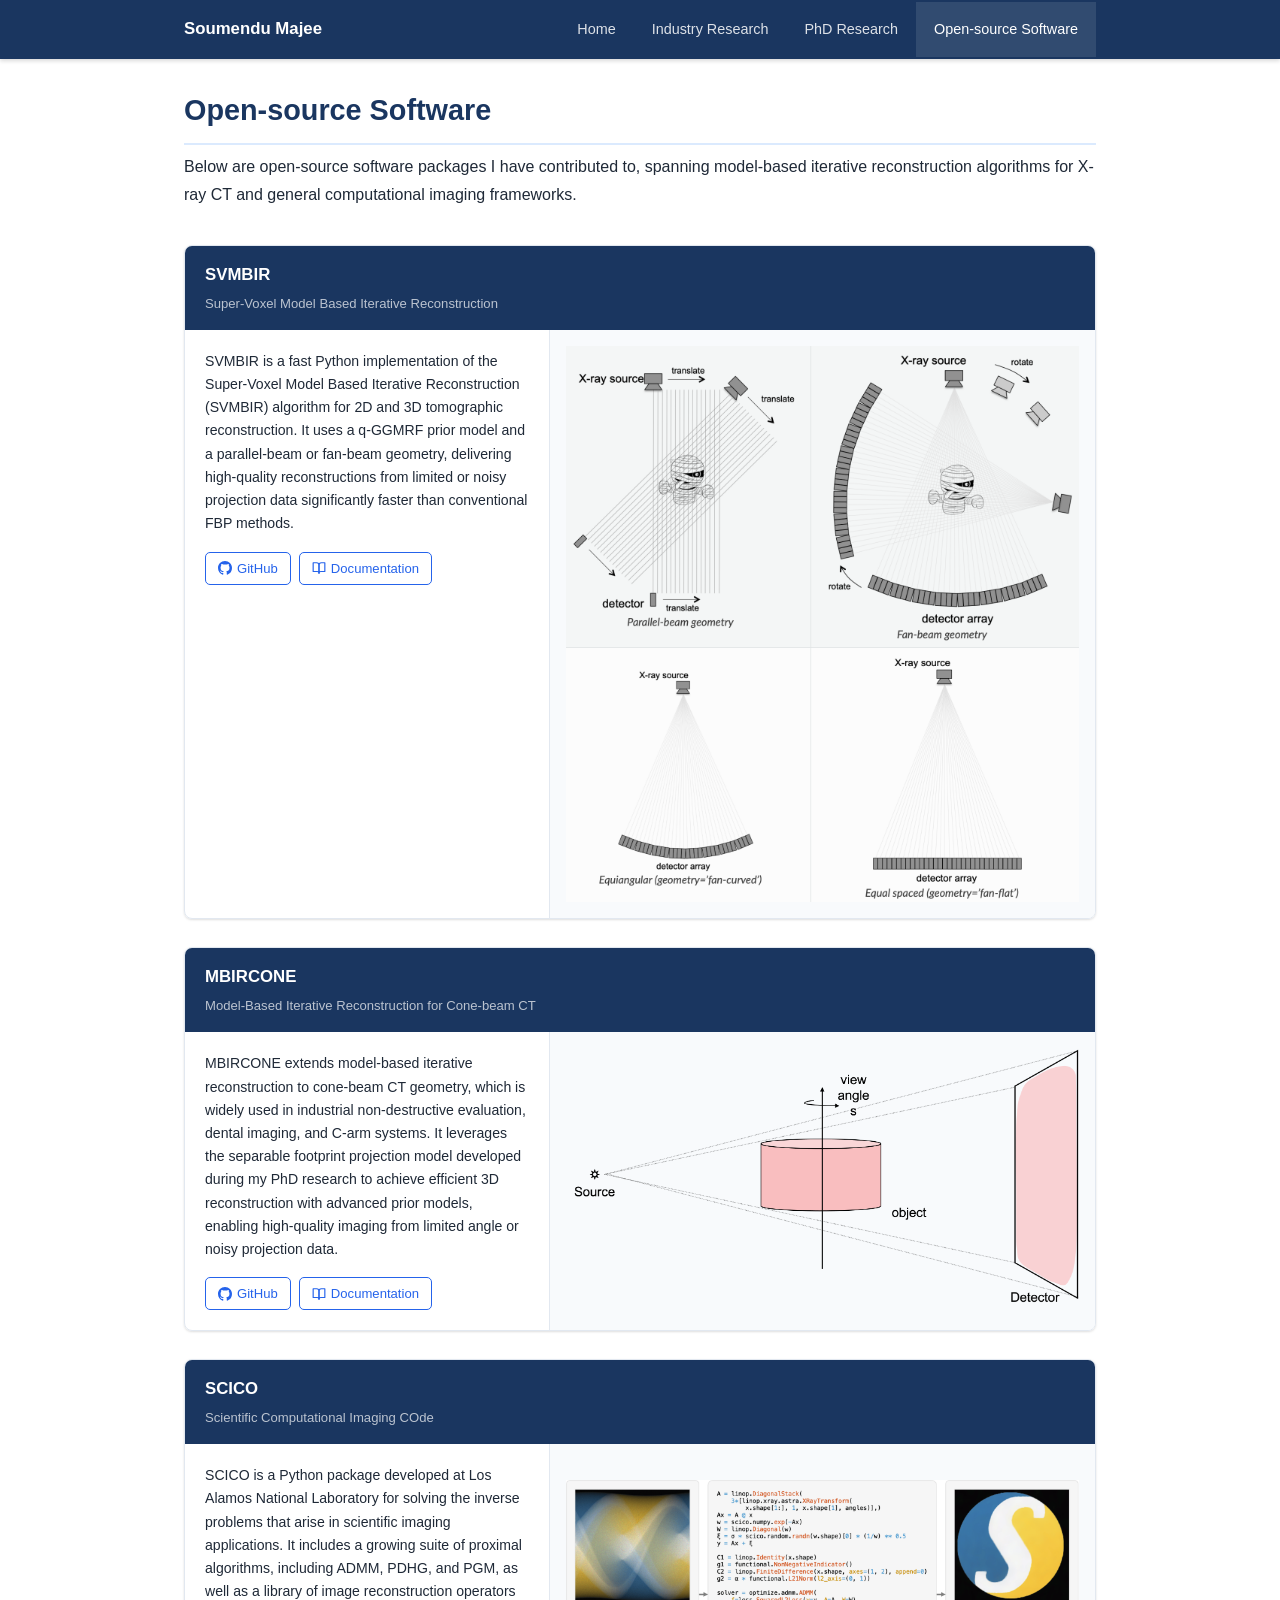
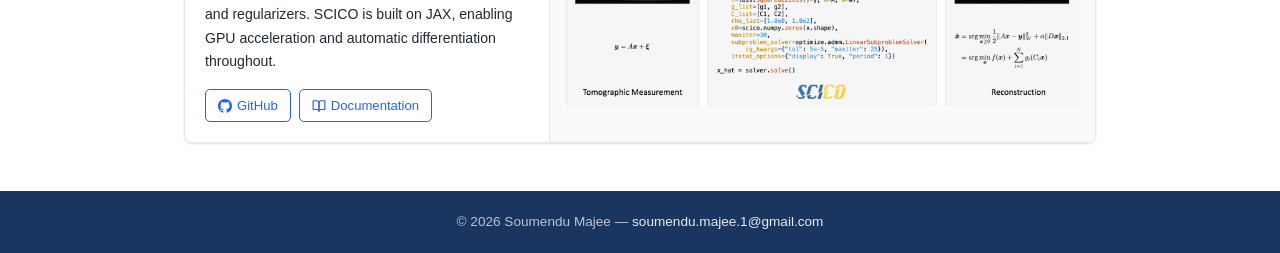
==== commit 8a52cda3: "reframe titles" ====
--- a/open-source.html
+++ b/open-source.html
@@ -10,10 +10,10 @@
 
 <nav>
   <div class="nav-inner">
-    <span class="nav-brand">Soumendu Majee</span>
+    <a href="index.html" class="nav-brand">Soumendu Majee</a>
     <ul class="nav-links">
       <li><a href="index.html">Home</a></li>
-      <li><a href="samsung-research.html">Samsung Research</a></li>
+      <li><a href="samsung-research.html">Industry Research</a></li>
       <li><a href="phd-research.html">PhD Research</a></li>
       <li><a href="open-source.html" class="active">Open-source Software</a></li>
     </ul>
--- a/styles.css
+++ b/styles.css
@@ -24,6 +24,12 @@
   background: var(--bg);
   line-height: 1.6;
   font-size: 16px;
+  overflow-wrap: break-word;
+  -webkit-text-size-adjust: 100%;
+}
+
+img {
+  max-width: 100%;
 }
 
 a {
@@ -59,6 +65,12 @@
   padding: 16px 0;
   margin-right: auto;
   white-space: nowrap;
+}
+
+.nav-brand:hover {
+  color: #fff;
+  text-decoration: none;
+  opacity: 0.9;
 }
 
 .nav-links {
@@ -448,6 +460,50 @@
   min-height: 2.5em;
 }
 
+.research-card-results-images + .research-card-results-images {
+  margin-top: 20px;
+}
+
+.results-row-three {
+  flex-wrap: nowrap;
+}
+
+.results-row-three .research-card-results-figure {
+  flex: 1 1 0;
+  min-width: 0;
+}
+
+.fig-crop {
+  /* Crop amount per side, as a fraction (0–1). Defined in one place. */
+  --crop-top: 0;
+  --crop-bottom: 0;
+  --crop-left: 0.15;
+  --crop-right: 0.15;
+  overflow: hidden;
+  border-radius: 4px;
+  border: 1px solid var(--border);
+  background: #fff;
+}
+
+.fig-crop img {
+  display: block;
+  height: auto;
+  max-height: none;
+  max-width: none;
+  object-fit: fill;
+  width: calc(100% / (1 - var(--crop-left) - var(--crop-right)));
+  margin-left: calc(-100% * var(--crop-left) / (1 - var(--crop-left) - var(--crop-right)));
+  margin-top: calc(-100% * var(--crop-top) / (1 - var(--crop-top) - var(--crop-bottom)));
+  margin-bottom: calc(-100% * var(--crop-bottom) / (1 - var(--crop-top) - var(--crop-bottom)));
+  border: none !important;
+  border-radius: 0 !important;
+}
+
+.fig-caption-center {
+  text-align: center;
+  min-height: unset;
+}
+
 .fig-labels-row {
   display: flex;
   min-height: unset;
@@ -500,8 +556,38 @@
 
 /* ===== RESPONSIVE ===== */
 @media (max-width: 680px) {
+  /* Nav: stack brand over wrapped, centered links */
+  .nav-inner {
+    flex-wrap: wrap;
+    padding: 0 16px;
+  }
+
+  .nav-brand {
+    width: 100%;
+    margin-right: 0;
+    text-align: center;
+    font-size: 1rem;
+    padding: 12px 0 8px;
+  }
+
+  .nav-links {
+    width: 100%;
+    flex-wrap: wrap;
+    justify-content: center;
+  }
+
+  .nav-links a {
+    padding: 10px 12px;
+    font-size: 0.85rem;
+  }
+
+  .page-content {
+    padding: 24px 16px 40px;
+  }
+
   .hero {
     grid-template-columns: 1fr;
+    gap: 20px;
   }
 
   .hero-photo {
@@ -509,17 +595,12 @@
   }
 
   .hero-photo img {
-    width: 240px;
+    width: 220px;
     margin: 0 auto;
   }
 
-  .nav-brand {
-    font-size: 0.9rem;
-  }
-
-  .nav-links a {
-    padding: 16px 12px;
-    font-size: 0.82rem;
+  .hero-name {
+    font-size: 1.7rem;
   }
 
   .news-item {
@@ -535,4 +616,29 @@
     border-left: none;
     border-top: 1px solid var(--border);
   }
-}
+
+  .research-card-image img {
+    max-height: 320px;
+  }
+
+  /* Result figure labels can get cramped; let them wrap */
+  .fig-labels-row span {
+    font-size: 0.72rem;
+  }
+}
+
+@media (max-width: 400px) {
+  .nav-links a {
+    padding: 9px 9px;
+    font-size: 0.8rem;
+  }
+
+  .hero-name {
+    font-size: 1.5rem;
+  }
+
+  .contact-link,
+  .paper-link {
+    font-size: 0.8rem;
+  }
+}
